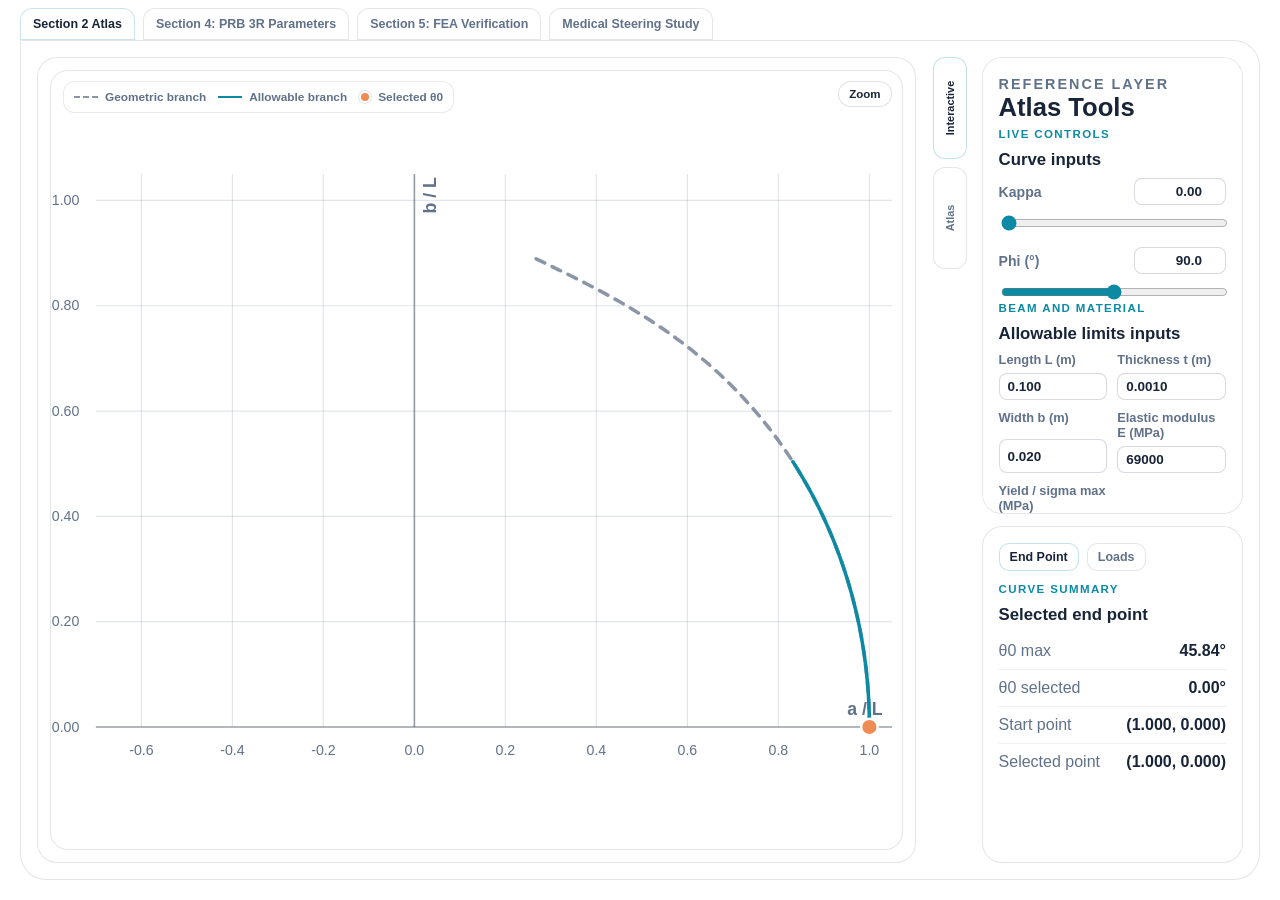
==== webapp/index.html @ b651cd62 "Use mm amplitude for medical sinusoid" ====
<!DOCTYPE html>
<html lang="en">
<head>
  <meta charset="UTF-8" />
  <meta name="viewport" content="width=device-width, initial-scale=1.0" />
  <title>Compliant Design Workspace</title>
  <link rel="stylesheet" href="./styles.css?v=20260501k" />
</head>
<body>
  <div class="app-shell">
    <header class="app-header">
      <div class="tab-bar" role="tablist" aria-label="Project screens">
        <button class="tab-button active" id="tab-atlas" type="button" role="tab" aria-selected="true" aria-controls="panel-atlas" data-tab-target="atlas">
          Section 2 Atlas
        </button>
        <button class="tab-button" id="tab-prb" type="button" role="tab" aria-selected="false" aria-controls="panel-prb" data-tab-target="prb">
          Section 4: PRB 3R Parameters
        </button>
        <button class="tab-button" id="tab-mechanism" type="button" role="tab" aria-selected="false" aria-controls="panel-mechanism" data-tab-target="mechanism">
          Section 5: FEA Verification
        </button>
        <button class="tab-button" id="tab-materials" type="button" role="tab" aria-selected="false" aria-controls="panel-materials" data-tab-target="materials">
          Medical Steering Study
        </button>
      </div>
    </header>

    <main class="screen-stack">
      <section class="screen-panel active" id="panel-atlas" role="tabpanel" aria-labelledby="tab-atlas" data-tab-panel="atlas">
        <div class="atlas-workspace">
          <article class="content-card atlas-plot-card">
            <div class="atlas-view-panel active" id="atlasInteractiveView" data-atlas-view="interactive">
              <div class="atlas-svg-wrap">
                <div class="atlas-legend" aria-label="Atlas plot legend">
                  <div class="atlas-legend-item">
                    <span class="legend-swatch legend-dashed"></span>
                    <span>Geometric branch</span>
                  </div>
                  <div class="atlas-legend-item">
                    <span class="legend-swatch legend-solid"></span>
                    <span>Allowable branch</span>
                  </div>
                  <div class="atlas-legend-item">
                    <span class="legend-swatch legend-point"></span>
                    <span>Selected θ0</span>
                  </div>
                </div>
                <svg id="atlasPlot" class="atlas-plot" viewBox="0 0 720 520" role="img" aria-label="Section 2 interactive atlas plot">
                  <rect x="0" y="0" width="720" height="520" fill="transparent"></rect>
                  <g id="atlasGrid"></g>
                  <g id="atlasAxes"></g>
                  <path id="atlasFullCurve" class="atlas-curve atlas-curve-full" d=""></path>
                  <path id="atlasAllowableCurve" class="atlas-curve atlas-curve-allowable" d=""></path>
                  <circle id="atlasSelectedPoint" class="atlas-marker atlas-selected-point" r="7"></circle>
                </svg>
              </div>
            </div>

            <div class="atlas-view-panel" id="atlasReportView" data-atlas-view="report">
              <div class="atlas-report-grid" id="atlasReportGrid"></div>
            </div>
          </article>

          <div class="atlas-side">
            <div class="atlas-side-shell">
              <div class="atlas-mode-rail" role="tablist" aria-label="Atlas view mode">
                <button class="atlas-mode-tab active" type="button" role="tab" aria-selected="true" data-atlas-mode="interactive">
                  <span>Interactive</span>
                </button>
                <button class="atlas-mode-tab" type="button" role="tab" aria-selected="false" data-atlas-mode="report">
                  <span>Atlas</span>
                </button>
              </div>

              <div class="atlas-mode-panels">
                <div class="atlas-mode-panel active" data-atlas-mode-panel="interactive">
                  <article class="content-card atlas-control-card">
                    <p class="eyebrow atlas-side-eyebrow">Reference layer</p>
                    <h2 class="atlas-side-title">Atlas Tools</h2>

                    <div class="card-kicker">Live controls</div>
                    <h3>Curve inputs</h3>

                    <label class="control-block" for="kappaSlider">
                      <span class="control-label-row">
                        <span>Kappa</span>
                        <input id="kappaInput" class="value-input" type="number" min="0" max="50" step="0.05" value="0.00" />
                      </span>
                      <input id="kappaSlider" type="range" min="0" max="50" step="0.05" value="0" />
                    </label>

                    <label class="control-block" for="phiSlider">
                      <span class="control-label-row">
                        <span>Phi (&deg;)</span>
                        <input id="phiInput" class="value-input" type="number" min="1" max="179" step="1" value="90.0" />
                      </span>
                      <input id="phiSlider" type="range" min="1" max="179" step="1" value="90" />
                    </label>

                    <div class="card-kicker">Beam and material</div>
                    <h3>Allowable limits inputs</h3>

                    <div class="property-grid">
                      <label class="property-field" for="beamLengthInput">
                        <span>Length L (m)</span>
                        <input id="beamLengthInput" class="value-input value-input-wide" type="number" min="0.0001" step="0.001" value="0.100" />
                      </label>

                      <label class="property-field" for="thicknessInput">
                        <span>Thickness t (m)</span>
                        <input id="thicknessInput" class="value-input value-input-wide" type="number" min="0.000001" step="0.0001" value="0.0010" />
                      </label>

                      <label class="property-field" for="beamWidthInput">
                        <span>Width b (m)</span>
                        <input id="beamWidthInput" class="value-input value-input-wide" type="number" min="0.0001" step="0.001" value="0.020" />
                      </label>

                      <label class="property-field" for="youngsModulusInput">
                        <span>Elastic modulus E (MPa)</span>
                        <input id="youngsModulusInput" class="value-input value-input-wide" type="number" min="0.001" step="1" value="69000" />
                      </label>

                      <label class="property-field" for="sigmaMaxInput">
                        <span>Yield / sigma max (MPa)</span>
                        <input id="sigmaMaxInput" class="value-input value-input-wide" type="number" min="0.001" step="1" value="276" />
                      </label>
                    </div>
                  </article>

                  <article class="content-card atlas-summary-card">
                    <div class="atlas-detail-tabs" role="tablist" aria-label="Atlas detail views">
                      <button class="atlas-detail-tab active" type="button" role="tab" aria-selected="true" data-detail-mode="theta">
                        End Point
                      </button>
                      <button class="atlas-detail-tab" type="button" role="tab" aria-selected="false" data-detail-mode="loads">
                        Loads
                      </button>
                    </div>

                    <div class="atlas-detail-panel active" data-detail-panel="theta">
                      <div class="card-kicker">Curve summary</div>
                      <h3>Selected end point</h3>
                      <dl class="summary-list">
                        <div class="summary-row">
                          <dt>θ0 max</dt>
                          <dd id="thetaMaxRad">0.00&deg;</dd>
                        </div>
                        <div class="summary-row">
                          <dt>θ0 selected</dt>
                          <dd id="thetaSelectedDeg">0.00&deg;</dd>
                        </div>
                        <div class="summary-row">
                          <dt>Start point</dt>
                          <dd id="startPoint">(1.000, 0.000)</dd>
                        </div>
                        <div class="summary-row">
                          <dt>Selected point</dt>
                          <dd id="endPoint">(1.000, 0.000)</dd>
                        </div>
                      </dl>
                    </div>

                    <div class="atlas-detail-panel" data-detail-panel="loads">
                      <div class="card-kicker">Allowable branch</div>
                      <h3>Required loads</h3>

                      <label class="control-block" for="thetaAllowableSlider">
                        <span class="control-label-row">
                          <span>θ0 (&deg;)</span>
                          <input id="thetaAllowableInput" class="value-input" type="number" min="0" max="45.0" step="0.1" value="0.0" />
                        </span>
                        <input id="thetaAllowableSlider" type="range" min="0" max="45.0" step="0.1" value="0.0" />
                      </label>

                      <dl class="summary-list">
                        <div class="summary-row">
                          <dt>force</dt>
                          <dd id="allowableForce">0.000 N</dd>
                        </div>
                        <div class="summary-row">
                          <dt>moment</dt>
                          <dd id="allowableMoment">0.000 N*m</dd>
                        </div>
                        <div class="summary-row">
                          <dt>a/L</dt>
                          <dd id="allowableAOverL">1.000</dd>
                        </div>
                        <div class="summary-row">
                          <dt>b/L</dt>
                          <dd id="allowableBOverL">0.000</dd>
                        </div>
                      </dl>
                    </div>
                  </article>

                </div>

                <div class="atlas-mode-panel" data-atlas-mode-panel="report">
                  <article class="content-card atlas-control-card">
                    <p class="eyebrow atlas-side-eyebrow">Reference layer</p>
                    <h2 class="atlas-side-title">Report Atlas</h2>
                    <h3>Panel set</h3>
                    <dl class="summary-list">
                      <div class="summary-row">
                        <dt>Load ratios</dt>
                        <dd>0, 0.1, 1, 1.5, 2, 2.5, 5, 50</dd>
                      </div>
                      <div class="summary-row">
                        <dt>Force angles</dt>
                        <dd>9&deg; to 171&deg;</dd>
                      </div>
                    </dl>
                  </article>
                </div>
              </div>
            </div>
          </div>
        </div>
      </section>

      <section class="screen-panel" id="panel-prb" role="tabpanel" aria-labelledby="tab-prb" data-tab-panel="prb">
        <div class="prb-workspace">
          <article class="content-card prb-plot-card">
            <div id="prbLegend" class="prb-legend" aria-label="Section 4 plot legend"></div>

            <div class="prb-svg-wrap">
              <svg id="prbPlot" class="prb-plot" viewBox="0 0 860 520" role="img" aria-label="Section 4 PRB workflow plot">
                <rect x="0" y="0" width="860" height="520" fill="transparent"></rect>
                <g id="prbGrid"></g>
                <g id="prbAxes"></g>
                <g id="prbSeries"></g>
                <g id="prbAnnotations"></g>
              </svg>
            </div>
          </article>

          <div class="prb-side">
            <article class="content-card prb-control-card">
              <p class="eyebrow atlas-side-eyebrow">Approximation layer</p>
              <h2 class="atlas-side-title">Section 4 PRB Builder</h2>

              <div class="prb-stage-tabs" role="tablist" aria-label="Section 4 stages">
                <button class="prb-stage-tab active" type="button" role="tab" aria-selected="true" data-prb-mode="search">
                  Search
                </button>
                <button class="prb-stage-tab" type="button" role="tab" aria-selected="false" data-prb-mode="moment">
                  Moment
                </button>
                <button class="prb-stage-tab" type="button" role="tab" aria-selected="false" data-prb-mode="force">
                  Force
                </button>
                <button class="prb-stage-tab" type="button" role="tab" aria-selected="false" data-prb-mode="average">
                  Average
                </button>
              </div>

              <div id="prbStageKicker" class="card-kicker">Section400</div>
              <h3 id="prbStageTitle">Characteristic radius search</h3>

              <dl id="prbStageSummary" class="summary-list">
                <div class="summary-row">
                  <dt>Status</dt>
                  <dd>Loading</dd>
                </div>
              </dl>
            </article>

            <article class="content-card status-card prb-output-card">
              <div class="card-kicker">Section 5 feed</div>
              <h3>Computed PRB parameters</h3>
              <dl class="summary-list">
                <div class="summary-row">
                  <dt>gamma set</dt>
                  <dd id="prbFinalGammas">-</dd>
                </div>
                <div class="summary-row">
                  <dt>kbar</dt>
                  <dd id="prbFinalKbar">-</dd>
                </div>
                <div class="summary-row">
                  <dt>kappa grid</dt>
                  <dd id="prbKappaGrid">-</dd>
                </div>
              </dl>

              <div class="prb-output-tabs" role="tablist" aria-label="Section 5 preview figures">
                <button class="prb-output-tab active" type="button" data-prb-output-mode="figure12">Figure 12</button>
                <button class="prb-output-tab" type="button" data-prb-output-mode="figure13">Figure 13</button>
              </div>

              <div class="prb-output-meta">
                <div class="mechanism-legend-item">
                  <span class="mechanism-swatch mechanism-swatch-prb"></span>
                  <span>PRB model</span>
                </div>
                <div class="mechanism-legend-item">
                  <span class="mechanism-swatch prb-output-swatch-atlas"></span>
                  <span>Numerical integration</span>
                </div>
              </div>

              <dl id="prbOutputSummary" class="summary-list">
                <div class="summary-row">
                  <dt>Status</dt>
                  <dd>Loading</dd>
                </div>
              </dl>
            </article>
          </div>
        </div>
      </section>

      <section class="screen-panel" id="panel-mechanism" role="tabpanel" aria-labelledby="tab-mechanism" data-tab-panel="mechanism">
        <div class="mechanism-workspace">
          <article class="content-card mechanism-plot-card">
            <div class="mechanism-legend" aria-label="Section 520 legend">
              <div class="mechanism-legend-item">
                <span class="mechanism-swatch mechanism-swatch-fea"></span>
                <span>FEA mechanism</span>
              </div>
              <div class="mechanism-legend-item">
                <span class="mechanism-swatch mechanism-swatch-fea-nodes"></span>
                <span>FEA flex nodes</span>
              </div>
              <div class="mechanism-legend-item">
                <span class="mechanism-swatch mechanism-swatch-prb"></span>
                <span>PRB overlay</span>
              </div>
            </div>

            <div class="mechanism-svg-wrap">
              <svg id="mechanismPlot" class="mechanism-plot" viewBox="0 0 860 520" role="img" aria-label="Section 601 PRB and FEA overlay plot">
                <rect x="0" y="0" width="860" height="520" fill="transparent"></rect>
                <g id="mechanismGrid"></g>
                <g id="mechanismAxes"></g>
                <path id="mechanismFEACrank" class="mechanism-path mechanism-path-fea" d=""></path>
                <path id="mechanismFEACoupler" class="mechanism-path mechanism-path-fea" d=""></path>
                <path id="mechanismFEAFlex" class="mechanism-path mechanism-path-fea" d=""></path>
                <path id="mechanismPRBChain" class="mechanism-chain" d=""></path>
                <path id="mechanismBALink" class="mechanism-link mechanism-link-ba" d=""></path>
                <path id="mechanismAQLink" class="mechanism-link mechanism-link-aq" d=""></path>
                <circle id="mechanismOrigin" class="mechanism-anchor" r="3.8"></circle>
                <circle id="mechanismBAnchor" class="mechanism-anchor" r="3.8"></circle>
                <g id="mechanismFEAFlexNodes"></g>
                <g id="mechanismJointPoints"></g>
                <circle id="mechanismQPoint" class="mechanism-point mechanism-point-q" r="3.8"></circle>
                <circle id="mechanismAPoint" class="mechanism-point mechanism-point-a" r="3.8"></circle>
                <circle id="mechanismCrankPoint" class="mechanism-point mechanism-point-crank" r="3.8"></circle>
              </svg>
            </div>
          </article>

          <div class="mechanism-trend-stack">
            <article class="content-card mechanism-trend-card">
              <div class="card-kicker">Tip comparison</div>
              <div class="mechanism-trend-header">
                <h3 id="mechanismTopTrendTitle">Qy vs crank angle</h3>
                <div class="mechanism-component-tabs" role="tablist" aria-label="Top mechanism trend component">
                  <button id="mechanismTrendModeY" class="mechanism-component-tab active" type="button" data-mechanism-trend-mode="y" aria-selected="true">Qy</button>
                  <button id="mechanismTrendModeX" class="mechanism-component-tab" type="button" data-mechanism-trend-mode="x" aria-selected="false">Qx</button>
                  <button id="mechanismTrendModeM" class="mechanism-component-tab" type="button" data-mechanism-trend-mode="m" aria-selected="false">|Q|</button>
                </div>
              </div>
              <div class="mechanism-trend-readout" id="mechanismTopTrendError">Q error: -</div>
              <div class="mechanism-trend-wrap">
                <svg id="mechanismYTrendPlot" class="mechanism-trend-plot" viewBox="0 0 420 240" role="img" aria-label="Tip deflection component over crank angle for FEA and PRB">
                  <rect x="0" y="0" width="420" height="240" fill="transparent"></rect>
                  <g id="mechanismYTrendGrid"></g>
                  <g id="mechanismYTrendAxes"></g>
                  <path id="mechanismYTrendFEA" class="mechanism-trend-line mechanism-trend-line-fea" d=""></path>
                  <path id="mechanismYTrendPRB" class="mechanism-trend-line mechanism-trend-line-prb" d=""></path>
                  <line id="mechanismYTrendCursor" class="mechanism-trend-cursor" x1="0" y1="0" x2="0" y2="0"></line>
                  <circle id="mechanismYTrendPointFEA" class="mechanism-trend-point mechanism-trend-point-fea" r="3.5"></circle>
                  <circle id="mechanismYTrendPointPRB" class="mechanism-trend-point mechanism-trend-point-prb" r="3.5"></circle>
                </svg>
              </div>
            </article>

            <article class="content-card mechanism-trend-card">
              <div class="card-kicker">Tip comparison</div>
              <h3>θ0 vs crank angle</h3>
              <div class="mechanism-trend-wrap">
                <svg id="mechanismXTrendPlot" class="mechanism-trend-plot" viewBox="0 0 420 240" role="img" aria-label="Tip angle θ0 over crank angle for FEA and PRB">
                  <rect x="0" y="0" width="420" height="240" fill="transparent"></rect>
                  <g id="mechanismXTrendGrid"></g>
                  <g id="mechanismXTrendAxes"></g>
                  <path id="mechanismXTrendFEA" class="mechanism-trend-line mechanism-trend-line-fea" d=""></path>
                  <path id="mechanismXTrendPRB" class="mechanism-trend-line mechanism-trend-line-prb" d=""></path>
                  <line id="mechanismXTrendCursor" class="mechanism-trend-cursor" x1="0" y1="0" x2="0" y2="0"></line>
                  <circle id="mechanismXTrendPointFEA" class="mechanism-trend-point mechanism-trend-point-fea" r="3.5"></circle>
                  <circle id="mechanismXTrendPointPRB" class="mechanism-trend-point mechanism-trend-point-prb" r="3.5"></circle>
                </svg>
              </div>
            </article>
          </div>

          <article class="content-card mechanism-control-card">
            <p class="eyebrow atlas-side-eyebrow">Approximation layer</p>
            <h2 class="atlas-side-title">Mechanism Tools</h2>
            <h3>Interactive PRB and FEA comparison</h3>

            <div class="card-kicker">Stiffness source</div>
            <div class="source-toggle-row" role="group" aria-label="Section 5 stiffness source">
              <button class="source-toggle-button active" type="button" data-mechanism-kbar-source="computed">
                Computed
              </button>
              <button class="source-toggle-button" type="button" data-mechanism-kbar-source="report">
                Report
              </button>
            </div>

            <label class="control-block" for="mechanismAngleSlider">
              <span class="control-label-row">
                <span>Crank angle (&deg;)</span>
                <input id="mechanismAngleInput" class="value-input" type="number" min="0" max="360" step="0.5" value="0.0" />
              </span>
              <input id="mechanismAngleSlider" type="range" min="0" max="360" step="0.5" value="0.0" />
            </label>

            <div class="mechanism-visibility-row">
              <label class="mechanism-toggle">
                <input id="mechanismShowFEA" type="checkbox" checked />
                <span>Show FEA</span>
              </label>
              <label class="mechanism-toggle">
                <input id="mechanismShowPRB" type="checkbox" checked />
                <span>Show PRB</span>
              </label>
              <button id="mechanismAnimateButton" class="mechanism-animate-button" type="button">Animate</button>
            </div>

            <dl class="summary-list mechanism-summary-list">
              <div class="summary-row">
                <dt>gammas</dt>
                <dd id="mechanismGammas">-</dd>
              </div>
              <div class="summary-row">
                <dt>kbar</dt>
                <dd id="mechanismKbar">-</dd>
              </div>
              <div class="summary-row">
                <dt>θ1 / θ2 / θ3</dt>
                <dd id="mechanismThetas">-</dd>
              </div>
              <div class="summary-row">
                <dt>FEA / PRB tip slope</dt>
                <dd id="mechanismTipSlope">-</dd>
              </div>
              <div class="summary-row">
                <dt>FEA Q / PRB Q</dt>
                <dd id="mechanismQValue">-</dd>
              </div>
              <div class="summary-row">
                <dt>FEA A / PRB A</dt>
                <dd id="mechanismAValue">-</dd>
              </div>
              <div class="summary-row">
                <dt>A error / Q error [%]</dt>
                <dd id="mechanismErrors">-</dd>
              </div>
              <div class="summary-row">
                <dt>Fx / Fy / M</dt>
                <dd id="mechanismLoadValue">-</dd>
              </div>
            </dl>
          </article>
        </div>
      </section>

      <section class="screen-panel" id="panel-materials" role="tabpanel" aria-labelledby="tab-materials" data-tab-panel="materials">
        <div class="materials-workspace">
          <div class="materials-main">
            <article class="content-card materials-plot-card">
              <div class="materials-legend">
                <div class="mechanism-legend-item">
                  <span class="mechanism-swatch mechanism-swatch-fea"></span>
                  <span>Undeformed beam</span>
                </div>
                <div class="mechanism-legend-item">
                  <span class="mechanism-swatch materials-swatch-path"></span>
                  <span>Target path</span>
                </div>
                <div class="mechanism-legend-item">
                  <span class="mechanism-swatch materials-swatch-actual"></span>
                  <span>Achieved tip path</span>
                </div>
                <div class="mechanism-legend-item">
                  <span class="mechanism-swatch mechanism-swatch-prb"></span>
                  <span>PRB configuration</span>
                </div>
                <div class="mechanism-legend-item">
                  <span class="mechanism-swatch materials-swatch-tip"></span>
                  <span>Selected tip</span>
                </div>
              </div>

              <div class="materials-svg-wrap">
                <div class="materials-load-labels" aria-label="Medical load labels">
                  <span id="materialsFxBadge" class="materials-load-badge materials-load-badge-fx" title="Fx unavailable">Fx</span>
                  <span id="materialsFyBadge" class="materials-load-badge materials-load-badge-fy" title="Fy unavailable">Fy</span>
                  <span id="materialsMomentBadge" class="materials-load-badge materials-load-badge-m" title="M unavailable">M</span>
                </div>
                <svg id="materialsPlot" class="materials-plot" viewBox="0 0 860 520" role="img" aria-label="PRB intubation motion plot">
                  <rect x="0" y="0" width="860" height="520" fill="transparent"></rect>
                  <g id="materialsGrid"></g>
                  <g id="materialsAxes"></g>
                  <g id="materialsStatic"></g>
                  <g id="materialsDynamic"></g>
                </svg>
              </div>
            </article>

            <div class="materials-trend-stack">
              <article class="content-card materials-trend-card">
                <div class="materials-trend-wrap">
                  <svg id="materialsYTrendPlot" class="materials-trend-plot" viewBox="0 0 420 180" role="img" aria-label="Medical y deflection over time">
                    <rect x="0" y="0" width="420" height="180" fill="transparent"></rect>
                    <g id="materialsYTrendGrid"></g>
                    <g id="materialsYTrendAxes"></g>
                    <path id="materialsYTrendTarget" class="materials-trend-line materials-trend-line-target" d=""></path>
                    <path id="materialsYTrendActual" class="materials-trend-line materials-trend-line-actual" d=""></path>
                    <line id="materialsYTrendCursor" class="materials-trend-cursor" x1="0" y1="0" x2="0" y2="0"></line>
                    <circle id="materialsYTrendPointTarget" class="materials-trend-point materials-trend-point-target" r="3.2"></circle>
                    <circle id="materialsYTrendPointActual" class="materials-trend-point materials-trend-point-actual" r="3.2"></circle>
                  </svg>
                </div>
              </article>

              <article class="content-card materials-trend-card">
                <div class="materials-trend-wrap">
                  <svg id="materialsThetaTrendPlot" class="materials-trend-plot" viewBox="0 0 420 180" role="img" aria-label="Medical θ0 over time">
                    <rect x="0" y="0" width="420" height="180" fill="transparent"></rect>
                    <g id="materialsThetaTrendGrid"></g>
                    <g id="materialsThetaTrendAxes"></g>
                    <path id="materialsThetaTrendTarget" class="materials-trend-line materials-trend-line-target" d=""></path>
                    <path id="materialsThetaTrendActual" class="materials-trend-line materials-trend-line-actual" d=""></path>
                    <line id="materialsThetaTrendCursor" class="materials-trend-cursor" x1="0" y1="0" x2="0" y2="0"></line>
                    <circle id="materialsThetaTrendPointTarget" class="materials-trend-point materials-trend-point-target" r="3.2"></circle>
                    <circle id="materialsThetaTrendPointActual" class="materials-trend-point materials-trend-point-actual" r="3.2"></circle>
                  </svg>
                </div>
              </article>

              <article class="content-card materials-trend-card">
                <div class="materials-trend-wrap">
                  <div class="materials-trend-readout" id="materialsMomentValue">M_net = 0.00000 N·m</div>
                  <svg id="materialsMomentTrendPlot" class="materials-trend-plot" viewBox="0 0 420 180" role="img" aria-label="Medical moment over time">
                    <rect x="0" y="0" width="420" height="180" fill="transparent"></rect>
                    <g id="materialsMomentTrendGrid"></g>
                    <g id="materialsMomentTrendAxes"></g>
                    <path id="materialsMomentTrendLine" class="materials-trend-line materials-trend-line-demand" d=""></path>
                    <line id="materialsMomentTrendCursor" class="materials-trend-cursor" x1="0" y1="0" x2="0" y2="0"></line>
                    <circle id="materialsMomentTrendPoint" class="materials-trend-point materials-trend-point-demand" r="3.2"></circle>
                  </svg>
                </div>
              </article>

            </div>
          </div>

          <div class="materials-side">
            <article class="content-card materials-summary-card">
              <div class="card-kicker">Medical experiments</div>
              <p class="eyebrow atlas-side-eyebrow">Medical path study</p>
              <h2 class="atlas-side-title">Medical Steering Study</h2>
              <h3 id="materialsExperimentTitle">Sinusoidal tip motion</h3>

              <div class="card-kicker">Stiffness source</div>
              <div class="source-toggle-row" role="group" aria-label="Medical stiffness source">
                <button class="source-toggle-button active" type="button" data-materials-kbar-source="computed">
                  Computed
                </button>
                <button class="source-toggle-button" type="button" data-materials-kbar-source="report">
                  Report
                </button>
              </div>

              <div class="card-kicker">Material presets</div>
              <div class="materials-mode-tabs" role="group" aria-label="Medical material presets">
                <button class="materials-mode-tab" id="materialsPresetPebax" type="button" data-material-preset="pebax">
                  PEBAX
                </button>
                <button class="materials-mode-tab" id="materialsPresetTPU" type="button" data-material-preset="medical_grade_tpu">
                  Med. TPU
                </button>
              </div>
              <p id="materialsPresetNote" class="materials-preset-note">
                No preset active.
              </p>

              <div class="card-kicker">Beam and material</div>
              <h3>Inputs for later load solving</h3>
              <div class="property-grid materials-property-grid">
                <label class="property-field" for="materialsMotionTimeInput">
                  <span>Time span (s)</span>
                  <input id="materialsMotionTimeInput" class="value-input value-input-wide" type="number" min="0.1" step="0.5" value="8.0" />
                </label>
                <label class="property-field" for="materialsAmplitudeInput">
                  <span>Sine amplitude (mm)</span>
                  <input id="materialsAmplitudeInput" class="value-input value-input-wide" type="number" min="0.001" step="0.1" value="10.0" />
                </label>
                <label class="property-field" for="materialsLengthInput">
                  <span>Length L (m)</span>
                  <input id="materialsLengthInput" class="value-input value-input-wide" type="number" min="0.0001" step="0.001" value="0.100" />
                </label>
                <label class="property-field" for="materialsThicknessInput">
                  <span>Thickness t (m)</span>
                  <input id="materialsThicknessInput" class="value-input value-input-wide" type="number" min="0.000001" step="0.0001" value="0.0010" />
                </label>
                <label class="property-field" for="materialsWidthInput">
                  <span>Width b (m)</span>
                  <input id="materialsWidthInput" class="value-input value-input-wide" type="number" min="0.0001" step="0.001" value="0.020" />
                </label>
                <label class="property-field" for="materialsYoungsModulusInput">
                  <span>Elastic modulus E (MPa)</span>
                  <input id="materialsYoungsModulusInput" class="value-input value-input-wide" type="number" min="0.001" step="1" value="69000" />
                </label>
                <label class="property-field" for="materialsYieldStrengthInput">
                  <span>Yield strength (MPa)</span>
                  <input id="materialsYieldStrengthInput" class="value-input value-input-wide" type="number" min="0.001" step="1" value="276" />
                </label>
              </div>

              <div class="control-block">
                <span class="control-label-row">
                  <span id="materialsSliderLabel">time</span>
                  <span id="materialsFrameValue">Loading</span>
                </span>
                <input id="materialsFrameSlider" type="range" min="0" max="80" step="1" value="0" />
              </div>

              <div class="mechanism-visibility-row">
                <button id="materialsAnimateButton" class="mechanism-animate-button" type="button">Animate</button>
              </div>

              <dl class="summary-list">
                <div class="summary-row">
                  <dt>gammas</dt>
                  <dd id="materialsGammas">Loading</dd>
                </div>
                <div class="summary-row">
                  <dt>kbar</dt>
                  <dd id="materialsKbar">Loading</dd>
                </div>
                <div class="summary-row">
                  <dt>x actual / y target</dt>
                  <dd id="materialsTargetXY">-</dd>
                </div>
                <div class="summary-row">
                  <dt>θ0 desired / actual</dt>
                  <dd id="materialsThetaTip">-</dd>
                </div>
                <div class="summary-row">
                  <dt>θ1 / θ2 / θ3</dt>
                  <dd id="materialsThetas">-</dd>
                </div>
                <div class="summary-row">
                  <dt>τ1 / τ2 / τ3</dt>
                  <dd id="materialsTau">-</dd>
                </div>
                <div class="summary-row">
                  <dt>|F_tip| / |M_tip|</dt>
                  <dd id="materialsForceMoment">-</dd>
                </div>
              </dl>
            </article>
          </div>
        </div>
      </section>
    </main>
  </div>

  <script src="./py_backend.js?v=20260501k"></script>
  <script src="./app.js?v=20260501k"></script>
</body>
</html>
---- webapp/styles.css ----
:root {
  --bg: #ffffff;
  --surface: #ffffff;
  --surface-soft: #ffffff;
  --ink: #182437;
  --muted: #60718a;
  --line: rgba(34, 52, 78, 0.12);
  --accent: #0c8aa4;
  --accent-soft: rgba(12, 138, 164, 0.1);
  --warm: #ef8c54;
  --shadow: 0 18px 48px rgba(24, 36, 55, 0.1);
}

* {
  box-sizing: border-box;
}

html,
body {
  height: 100%;
}

body {
  margin: 0;
  font-family: "Trebuchet MS", "Segoe UI", sans-serif;
  color: var(--ink);
  overflow: hidden;
  background: #ffffff;
}

.app-shell {
  height: 100vh;
  display: grid;
  grid-template-rows: auto minmax(0, 1fr);
}

.app-header {
  padding: 8px 20px 0;
}

.eyebrow {
  margin: 0 0 5px;
  color: var(--accent);
  font-size: 0.72rem;
  font-weight: 800;
  letter-spacing: 0.14em;
  text-transform: uppercase;
}

.tab-bar {
  display: flex;
  gap: 8px;
  overflow-x: auto;
  padding-bottom: 0;
}

.tab-button {
  border: 1px solid var(--line);
  background: #ffffff;
  color: var(--muted);
  border-radius: 12px 12px 0 0;
  padding: 8px 12px;
  font: inherit;
  font-size: 0.78rem;
  font-weight: 800;
  cursor: pointer;
  transition: background 140ms ease, color 140ms ease, border-color 140ms ease;
  white-space: nowrap;
}

.tab-button:hover {
  color: var(--ink);
}

.tab-button.active {
  background: var(--surface);
  color: var(--ink);
  border-color: rgba(12, 138, 164, 0.22);
}

.screen-stack {
  min-height: 0;
  padding: 0 20px 20px;
}

.screen-panel {
  display: none;
  height: 100%;
  padding: 16px;
  border-radius: 0 26px 26px 26px;
  border: 1px solid var(--line);
  background: #ffffff;
  box-shadow: none;
  overflow: hidden;
}

.screen-panel.active {
  display: flex;
  flex-direction: column;
}

.panel-hero {
  max-width: 820px;
  margin-bottom: 14px;
  flex: 0 0 auto;
}

.panel-hero h2 {
  margin: 0 0 8px;
  font-size: clamp(1.55rem, 3vw, 2.4rem);
  line-height: 1;
}

.lead {
  margin: 0;
  color: var(--muted);
  font-size: 0.92rem;
  line-height: 1.45;
}

.content-grid {
  display: grid;
  grid-template-columns: 1.3fr 1fr 1fr;
  gap: 14px;
  flex: 1;
  min-height: 0;
}

.atlas-workspace {
  display: grid;
  grid-template-columns: minmax(0, 1.95fr) minmax(280px, 0.7fr);
  gap: 12px;
  align-items: stretch;
  flex: 1;
  min-height: 0;
}

.mechanism-workspace {
  display: grid;
  grid-template-columns: minmax(0, 1.88fr) minmax(250px, 0.82fr) minmax(300px, 0.68fr);
  gap: 12px;
  flex: 1;
  min-height: 0;
}

.mechanism-trend-stack {
  display: grid;
  grid-template-rows: minmax(0, 1fr) minmax(0, 1fr);
  gap: 12px;
  min-height: 0;
}

.prb-workspace {
  display: grid;
  grid-template-columns: minmax(0, 1.95fr) minmax(320px, 0.78fr);
  gap: 12px;
  flex: 1;
  min-height: 0;
}

.materials-workspace {
  display: grid;
  grid-template-columns: minmax(0, 2.25fr) minmax(290px, 0.62fr);
  gap: 12px;
  flex: 1;
  min-height: 0;
}

.materials-main {
  display: grid;
  grid-template-rows: minmax(0, 1.48fr) minmax(0, 0.52fr);
  gap: 12px;
  min-height: 0;
}

.materials-side {
  display: grid;
  grid-template-rows: minmax(0, 1fr);
  gap: 12px;
  min-height: 0;
}

.prb-side {
  display: grid;
  grid-template-rows: minmax(0, 1fr) minmax(0, 1fr);
  gap: 12px;
  min-height: 0;
}

.atlas-side {
  min-height: 0;
}

.atlas-side-shell {
  display: grid;
  grid-template-columns: 44px minmax(0, 1fr);
  gap: 10px;
  height: 100%;
  min-height: 0;
}

.atlas-mode-rail {
  display: flex;
  flex-direction: column;
  gap: 8px;
  align-items: center;
  justify-content: flex-start;
}

.atlas-mode-tab {
  border: 1px solid var(--line);
  background: #ffffff;
  color: var(--muted);
  border-radius: 12px;
  width: 34px;
  height: 102px;
  padding: 0;
  font: inherit;
  font-size: 0.68rem;
  font-weight: 800;
  cursor: pointer;
  position: relative;
  overflow: hidden;
}

.atlas-mode-tab span {
  position: absolute;
  left: 50%;
  top: 50%;
  display: block;
  transform: translate(-50%, -50%) rotate(-90deg);
  white-space: nowrap;
  line-height: 1;
}

.atlas-mode-tab.active {
  background: var(--surface);
  color: var(--ink);
  border-color: rgba(12, 138, 164, 0.25);
}

.atlas-mode-panels {
  min-height: 0;
  height: 100%;
  overflow: hidden;
}

.atlas-mode-panel {
  display: none;
  height: 100%;
}

.atlas-mode-panel.active {
  display: grid;
  gap: 12px;
  min-height: 0;
  grid-template-rows: minmax(0, 1.15fr) minmax(0, 0.85fr);
}

.atlas-mode-panel[data-atlas-mode-panel="report"].active {
  grid-template-rows: minmax(0, 1fr);
}

.material-grid {
  grid-template-columns: repeat(3, 1fr);
}

.content-card {
  padding: 16px;
  border-radius: 20px;
  border: 1px solid var(--line);
  background: #ffffff;
  min-height: 0;
}

.feature-card {
  background: #ffffff;
}

.status-card {
  background: #ffffff;
}

.atlas-plot-card {
  padding: 12px;
  display: flex;
  flex-direction: column;
  min-height: 0;
}

.prb-plot-card {
  padding: 12px;
  display: flex;
  flex-direction: column;
  min-height: 0;
}

.materials-plot-card {
  padding: 10px;
  display: flex;
  flex-direction: column;
  min-height: 0;
}

.materials-trend-stack {
  display: grid;
  grid-template-columns: repeat(3, minmax(0, 1fr));
  gap: 12px;
  min-height: 0;
}

.materials-trend-card {
  display: flex;
  flex-direction: column;
  gap: 0;
  min-height: 0;
  padding: 10px;
}

.materials-trend-wrap {
  position: relative;
  width: 100%;
  flex: 1;
  min-height: 0;
  border-radius: 18px;
  border: 1px solid var(--line);
  background: #ffffff;
  overflow: hidden;
}

.materials-trend-readout {
  position: absolute;
  top: 10px;
  right: 12px;
  z-index: 2;
  padding: 5px 9px;
  border-radius: 999px;
  border: 1px solid rgba(67, 83, 110, 0.18);
  background: #ffffff;
  color: var(--ink);
  font-size: 11px;
  font-weight: 700;
  letter-spacing: 0.02em;
  pointer-events: none;
}

.materials-trend-plot {
  width: 100%;
  height: 100%;
  display: block;
}

.materials-trend-placeholder {
  fill: rgba(67, 83, 110, 0.82);
  font-size: 14px;
  font-weight: 700;
}

.atlas-svg-wrap {
  width: 100%;
  flex: 1;
  min-height: 0;
  border-radius: 18px;
  border: 1px solid var(--line);
  background: #ffffff;
  overflow: hidden;
  position: relative;
}

.atlas-view-panel {
  display: none;
  flex: 1;
  min-height: 0;
}

.atlas-view-panel.active {
  display: flex;
  flex-direction: column;
}

.prb-svg-wrap {
  width: 100%;
  flex: 1;
  min-height: 0;
  border-radius: 18px;
  border: 1px solid var(--line);
  background: #ffffff;
  overflow: hidden;
}

.prb-plot {
  width: 100%;
  height: 100%;
  display: block;
}

.materials-legend {
  display: flex;
  gap: 12px;
  align-items: center;
  flex-wrap: wrap;
  min-height: 24px;
  margin-bottom: 10px;
}

.materials-svg-wrap {
  width: 100%;
  flex: 1;
  min-height: 0;
  border-radius: 18px;
  border: 1px solid var(--line);
  background: #ffffff;
  overflow: hidden;
  position: relative;
}

.materials-load-labels {
  position: absolute;
  top: 10px;
  left: 12px;
  z-index: 3;
  display: flex;
  gap: 8px;
  align-items: center;
  flex-wrap: wrap;
}

.materials-load-badge {
  display: inline-flex;
  align-items: center;
  justify-content: center;
  min-width: 34px;
  padding: 5px 10px;
  border-radius: 999px;
  border: 1px solid rgba(34, 52, 78, 0.14);
  background: #ffffff;
  color: var(--ink);
  font-size: 0.72rem;
  font-weight: 800;
  cursor: help;
}

.materials-load-badge-fx {
  color: #1f5c99;
}

.materials-load-badge-fy {
  color: #2f8f6d;
}

.materials-load-badge-m {
  color: #b15d85;
}

.materials-plot {
  width: 100%;
  height: 100%;
  display: block;
}

.materials-summary-card {
  display: flex;
  flex-direction: column;
  gap: 12px;
  min-height: 0;
  overflow: auto;
}

.materials-summary-card .summary-list {
  margin-top: 0;
}

.materials-property-grid {
  grid-template-columns: repeat(2, minmax(0, 1fr));
}

.materials-swatch-path {
  border-color: var(--warm);
  border-style: dashed;
  border-top-width: 3px;
}

.materials-swatch-actual {
  border-color: rgba(12, 138, 164, 0.42);
  border-top-width: 3px;
}

.materials-swatch-tip {
  width: 11px;
  height: 11px;
  border: 0;
  background: var(--warm);
}

.materials-mode-tabs {
  display: flex;
  gap: 8px;
}

.source-toggle-row {
  display: flex;
  gap: 8px;
  flex-wrap: wrap;
  margin-bottom: 12px;
}

.source-toggle-button {
  border: 1px solid var(--line);
  background: #ffffff;
  color: var(--muted);
  border-radius: 12px;
  padding: 7px 12px;
  font: inherit;
  font-size: 0.74rem;
  font-weight: 800;
  cursor: pointer;
}

.source-toggle-button.active {
  background: #ffffff;
  color: var(--ink);
  border-color: rgba(12, 138, 164, 0.24);
}

.materials-mode-tab {
  border: 1px solid var(--line);
  background: #ffffff;
  color: var(--muted);
  border-radius: 12px;
  padding: 7px 12px;
  font: inherit;
  font-size: 0.74rem;
  font-weight: 700;
  cursor: pointer;
}

.materials-mode-tab.active {
  background: #ffffff;
  color: var(--ink);
  border-color: rgba(12, 138, 164, 0.24);
}

.materials-preset-note {
  margin: -4px 0 2px;
  color: var(--muted);
  font-size: 0.76rem;
  line-height: 1.35;
}

.materials-table-wrap {
  margin-top: 10px;
  overflow: auto;
  border-radius: 14px;
  border: 1px solid rgba(34, 52, 78, 0.1);
  background: #ffffff;
}

.materials-table {
  width: 100%;
  border-collapse: collapse;
  font-size: 0.8rem;
}

.materials-table th,
.materials-table td {
  padding: 8px 10px;
  border-bottom: 1px solid rgba(34, 52, 78, 0.08);
  text-align: right;
}

.materials-table th:first-child,
.materials-table td:first-child {
  text-align: left;
}

.materials-table thead th {
  color: var(--muted);
  font-size: 0.74rem;
  letter-spacing: 0.05em;
  text-transform: uppercase;
  background: #ffffff;
  position: sticky;
  top: 0;
}

.prb-legend {
  display: flex;
  gap: 12px;
  align-items: center;
  flex-wrap: wrap;
  min-height: 24px;
  margin-bottom: 10px;
}

.prb-legend-item {
  display: inline-flex;
  gap: 8px;
  align-items: center;
  color: var(--muted);
  font-size: 0.8rem;
  font-weight: 700;
}

.prb-swatch {
  width: 22px;
  height: 0;
  border-top: 3px solid transparent;
  border-radius: 999px;
}

.atlas-report-grid {
  display: grid;
  grid-template-columns: repeat(4, minmax(0, 1fr));
  gap: 8px;
  height: 100%;
  min-height: 0;
}

.report-panel {
  border: 1px solid rgba(34, 52, 78, 0.12);
  border-radius: 14px;
  background: #ffffff;
  padding: 6px;
  display: flex;
  flex-direction: column;
  min-height: 0;
}

.report-panel-title {
  margin: 0 0 4px;
  font-size: 0.72rem;
  font-weight: 800;
  color: var(--muted);
  text-transform: uppercase;
  letter-spacing: 0.08em;
}

.report-panel-svg {
  width: 100%;
  flex: 1;
  min-height: 0;
  display: block;
}

.report-grid-line {
  stroke: rgba(96, 113, 138, 0.14);
  stroke-width: 1;
}

.report-axis-line {
  stroke: rgba(24, 36, 55, 0.26);
  stroke-width: 1.2;
}

.report-axis-label,
.report-tick-label {
  fill: var(--muted);
}

.report-axis-label {
  font-size: 10px;
  font-weight: 700;
}

.report-tick-label {
  font-size: 8px;
}

.report-curve {
  fill: none;
  stroke-width: 1.3;
  stroke-linecap: round;
  stroke-linejoin: round;
}

.atlas-plot {
  width: 100%;
  height: 100%;
  display: block;
}

.atlas-legend {
  position: absolute;
  top: 10px;
  left: 12px;
  z-index: 2;
  display: flex;
  gap: 12px;
  align-items: center;
  flex-wrap: wrap;
  padding: 8px 10px;
  border-radius: 12px;
  background: #ffffff;
  border: 1px solid rgba(34, 52, 78, 0.1);
}

.atlas-legend-item {
  display: inline-flex;
  align-items: center;
  gap: 7px;
  color: var(--muted);
  font-size: 0.74rem;
  font-weight: 700;
}

.legend-swatch {
  display: inline-block;
  width: 24px;
  height: 0;
  border-top: 2px solid currentColor;
}

.legend-dashed {
  color: #8a96a7;
  border-top-style: dashed;
}

.legend-solid {
  color: var(--accent);
}

.legend-point {
  width: 12px;
  height: 12px;
  border-top: 0;
  border-radius: 999px;
  background: var(--warm);
  border: 2px solid #ffffff;
  box-shadow: 0 0 0 1px rgba(34, 52, 78, 0.12);
}

.atlas-grid-line {
  stroke: rgba(96, 113, 138, 0.18);
  stroke-width: 1;
}

.atlas-axis-line {
  stroke: rgba(24, 36, 55, 0.38);
  stroke-width: 1.4;
}

.atlas-axis-label {
  fill: var(--muted);
  font-size: 15px;
  font-weight: 700;
}

.atlas-tick-label {
  fill: var(--muted);
  font-size: 12px;
}

.atlas-curve {
  fill: none;
  stroke-width: 3;
  stroke-linecap: round;
  stroke-linejoin: round;
}

.atlas-curve-full {
  stroke: #8a96a7;
  stroke-dasharray: 8 7;
}

.atlas-curve-allowable {
  stroke: var(--accent);
}

.atlas-marker {
  stroke: #ffffff;
  stroke-width: 2;
}

.atlas-selected-point {
  fill: var(--warm);
}

.atlas-control-card,
.atlas-summary-card {
  padding-top: 16px;
  overflow: auto;
}

.atlas-side-eyebrow {
  margin-bottom: 4px;
}

.atlas-side-title {
  margin: 0 0 8px;
  font-size: clamp(1.3rem, 2vw, 1.8rem);
  line-height: 1;
}

.atlas-side-lead {
  margin: 0 0 14px;
  color: var(--muted);
  font-size: 0.86rem;
  line-height: 1.4;
}

.atlas-detail-tabs {
  display: flex;
  gap: 8px;
  margin-bottom: 12px;
}

.atlas-detail-tab {
  border: 1px solid var(--line);
  background: #ffffff;
  color: var(--muted);
  border-radius: 10px;
  padding: 6px 10px;
  font: inherit;
  font-size: 0.78rem;
  font-weight: 800;
  cursor: pointer;
}

.atlas-detail-tab.active {
  background: var(--surface);
  color: var(--ink);
  border-color: rgba(12, 138, 164, 0.24);
}

.atlas-detail-panel {
  display: none;
}

.atlas-detail-panel.active {
  display: block;
}

.control-block {
  display: grid;
  gap: 8px;
}

.control-block + .control-block {
  margin-top: 14px;
}

.control-label-row {
  display: flex;
  justify-content: space-between;
  gap: 10px;
  align-items: center;
  color: var(--muted);
  font-size: 0.88rem;
  font-weight: 700;
  flex-wrap: wrap;
}

.control-block input[type="range"] {
  width: 100%;
  accent-color: var(--accent);
}

.property-grid {
  display: grid;
  grid-template-columns: 1fr 1fr;
  gap: 10px;
  margin-top: 6px;
}

.property-field {
  display: grid;
  gap: 6px;
  color: var(--muted);
  font-size: 0.8rem;
  font-weight: 700;
}

.value-input {
  width: 92px;
  padding: 5px 8px;
  border: 1px solid rgba(34, 52, 78, 0.18);
  border-radius: 8px;
  background: #ffffff;
  color: var(--ink);
  font: inherit;
  font-size: 0.84rem;
  font-weight: 700;
  text-align: right;
}

.value-input-wide {
  width: 100%;
  text-align: left;
}

.value-input:focus {
  outline: 2px solid rgba(12, 138, 164, 0.2);
  border-color: rgba(12, 138, 164, 0.45);
}

.summary-list {
  margin: 0;
}

.summary-row {
  display: grid;
  grid-template-columns: 1fr auto;
  gap: 12px;
  padding: 9px 0;
  border-bottom: 1px solid rgba(34, 52, 78, 0.08);
}

.summary-row:last-child {
  border-bottom: 0;
}

.summary-row dt {
  color: var(--muted);
}

.summary-row dd {
  margin: 0;
  font-weight: 700;
  text-align: right;
}

.card-kicker {
  margin-bottom: 10px;
  color: var(--accent);
  font-size: 0.72rem;
  font-weight: 800;
  letter-spacing: 0.12em;
  text-transform: uppercase;
}

.content-card h3 {
  margin: 0 0 8px;
  font-size: 1.05rem;
}

.content-card p,
.clean-list {
  margin: 0;
  color: var(--muted);
  font-size: 0.9rem;
  line-height: 1.45;
}

.clean-list {
  padding-left: 16px;
}

.prb-control-card,
.prb-output-card {
  min-height: 0;
  overflow: auto;
}

.prb-output-card {
  display: flex;
  flex-direction: column;
  gap: 12px;
}

.prb-stage-tabs {
  display: flex;
  gap: 8px;
  flex-wrap: wrap;
  margin: 16px 0 12px;
}

.prb-stage-tab {
  border: 1px solid var(--line);
  background: #ffffff;
  color: var(--muted);
  border-radius: 999px;
  padding: 7px 12px;
  font: inherit;
  font-size: 0.75rem;
  font-weight: 800;
  cursor: pointer;
}

.prb-stage-tab.active {
  background: var(--surface);
  color: var(--ink);
  border-color: rgba(12, 138, 164, 0.25);
}

.prb-output-tabs {
  display: flex;
  gap: 8px;
  flex-wrap: wrap;
}

.prb-output-tab {
  border: 1px solid var(--line);
  background: #ffffff;
  color: var(--muted);
  border-radius: 999px;
  padding: 6px 12px;
  font: inherit;
  font-size: 0.74rem;
  font-weight: 800;
  cursor: pointer;
}

.prb-output-tab.active {
  background: var(--surface);
  color: var(--ink);
  border-color: rgba(12, 138, 164, 0.25);
}

.prb-output-meta {
  display: flex;
  gap: 12px;
  flex-wrap: wrap;
  align-items: center;
}

.prb-output-swatch-atlas {
  border-color: #1f2c40;
  border-style: dotted;
  border-top-width: 4px;
}

.prb-output-svg-wrap {
  flex: 1;
  min-height: 260px;
  border-radius: 16px;
  border: 1px solid var(--line);
  background: #ffffff;
  overflow: hidden;
}

.prb-output-plot {
  width: 100%;
  height: 100%;
  display: block;
}

.prb-output-grid-line {
  stroke: rgba(67, 83, 110, 0.12);
  stroke-width: 1;
}

.prb-output-axis-line {
  stroke: rgba(31, 44, 64, 0.35);
  stroke-width: 1.1;
}

.prb-output-label {
  fill: var(--muted);
  font-size: 11px;
  font-weight: 700;
}

.prb-output-title {
  fill: var(--ink);
  font-size: 12px;
  font-weight: 800;
}

.prb-stage-lead {
  margin: 0 0 8px;
  color: var(--muted);
  font-size: 0.88rem;
  line-height: 1.45;
}

.prb-output-note {
  margin: 14px 0 0;
  color: var(--muted);
  font-size: 0.82rem;
  line-height: 1.45;
}

.mechanism-plot-card,
.mechanism-control-card {
  min-height: 0;
}

.mechanism-plot-card {
  display: grid;
  grid-template-rows: auto minmax(0, 1fr);
  gap: 10px;
  overflow: hidden;
}

.mechanism-svg-wrap {
  min-height: 0;
  height: 100%;
  border-radius: 16px;
  border: 1px solid var(--line);
  background: #ffffff;
  overflow: hidden;
}

.mechanism-trend-card {
  display: flex;
  flex-direction: column;
  min-height: 0;
}

.mechanism-trend-header {
  display: flex;
  align-items: center;
  justify-content: space-between;
  gap: 10px;
}

.mechanism-component-tabs {
  display: inline-flex;
  align-items: center;
  gap: 6px;
}

.mechanism-component-tab {
  border: 1px solid rgba(34, 52, 78, 0.12);
  background: #ffffff;
  color: var(--muted);
  border-radius: 999px;
  padding: 4px 10px;
  font: inherit;
  font-size: 0.72rem;
  font-weight: 800;
  cursor: pointer;
}

.mechanism-component-tab.active {
  color: var(--ink);
  border-color: rgba(12, 138, 164, 0.28);
}

.mechanism-trend-readout {
  align-self: flex-start;
  margin-top: 6px;
  margin-bottom: 8px;
  padding: 5px 9px;
  border-radius: 999px;
  border: 1px solid rgba(67, 83, 110, 0.18);
  background: #ffffff;
  color: var(--ink);
  font-size: 11px;
  font-weight: 700;
  letter-spacing: 0.02em;
}

.mechanism-trend-wrap {
  flex: 1;
  min-height: 0;
  border-radius: 16px;
  border: 1px solid var(--line);
  background: #ffffff;
  overflow: hidden;
}

.mechanism-trend-plot {
  width: 100%;
  height: 100%;
  display: block;
}

.mechanism-plot {
  width: 100%;
  height: 100%;
  display: block;
}

.mechanism-legend {
  display: flex;
  gap: 12px;
  flex-wrap: wrap;
  align-items: center;
}

.mechanism-legend-item {
  display: inline-flex;
  gap: 8px;
  align-items: center;
  color: var(--muted);
  font-size: 0.8rem;
  font-weight: 700;
}

.mechanism-swatch {
  width: 22px;
  height: 0;
  border-top: 4px solid transparent;
  border-radius: 999px;
}

.mechanism-swatch-fea {
  border-color: #8a96a7;
}

.mechanism-swatch-prb {
  border-color: var(--accent);
}

.mechanism-swatch-fea-nodes {
  width: 11px;
  height: 11px;
  border: 0;
  background: var(--warm);
}

.mechanism-grid-line {
  stroke: rgba(67, 83, 110, 0.14);
  stroke-width: 1;
}

.materials-grid-line {
  stroke: rgba(67, 83, 110, 0.14);
  stroke-width: 1;
}

.mechanism-trend-grid-line {
  stroke: rgba(67, 83, 110, 0.14);
  stroke-width: 1;
}

.prb-grid-line {
  stroke: rgba(67, 83, 110, 0.14);
  stroke-width: 1;
}

.mechanism-axis-line {
  stroke: rgba(31, 44, 64, 0.42);
  stroke-width: 1.4;
}

.materials-axis-line {
  stroke: rgba(31, 44, 64, 0.42);
  stroke-width: 1.4;
}

.mechanism-trend-axis-line {
  stroke: rgba(31, 44, 64, 0.42);
  stroke-width: 1.2;
}

.prb-axis-line {
  stroke: rgba(31, 44, 64, 0.42);
  stroke-width: 1.4;
}

.mechanism-tick-label,
.mechanism-axis-label {
  fill: rgba(31, 44, 64, 0.76);
  font-size: 12px;
  font-weight: 700;
}

.materials-tick-label,
.materials-axis-label {
  fill: rgba(31, 44, 64, 0.76);
  font-size: 12px;
  font-weight: 700;
}

.mechanism-trend-tick-label,
.mechanism-trend-axis-label {
  fill: rgba(31, 44, 64, 0.76);
  font-size: 11px;
  font-weight: 700;
}

.prb-tick-label,
.prb-axis-label,
.prb-text-label {
  fill: rgba(31, 44, 64, 0.76);
  font-size: 12px;
  font-weight: 700;
}

.prb-line {
  fill: none;
  stroke-linecap: round;
  stroke-linejoin: round;
  stroke-width: 2.25;
}

.prb-dashed-line {
  stroke-dasharray: 8 7;
}

.prb-marker {
  stroke: rgba(24, 36, 55, 0.18);
  stroke-width: 1;
}

.mechanism-path,
.mechanism-chain,
.mechanism-link {
  fill: none;
  stroke-linecap: round;
  stroke-linejoin: round;
}

.mechanism-trend-line {
  fill: none;
  stroke-linecap: round;
  stroke-linejoin: round;
  stroke-width: 2.15;
}

.mechanism-trend-line-fea {
  stroke: #8a96a7;
}

.mechanism-trend-line-prb {
  stroke: var(--accent);
}

.mechanism-trend-cursor {
  stroke: rgba(24, 36, 55, 0.34);
  stroke-width: 1.2;
  stroke-dasharray: 5 5;
}

.mechanism-trend-point {
  stroke: rgba(24, 36, 55, 0.18);
  stroke-width: 1;
}

.mechanism-trend-point-fea {
  fill: #8a96a7;
}

.mechanism-trend-point-prb {
  fill: var(--accent);
}

.materials-trend-grid-line {
  stroke: rgba(67, 83, 110, 0.14);
  stroke-width: 1;
}

.materials-trend-axis-line {
  stroke: rgba(31, 44, 64, 0.42);
  stroke-width: 1.2;
}

.materials-trend-tick-label,
.materials-trend-axis-label {
  fill: rgba(31, 44, 64, 0.76);
  font-size: 11px;
  font-weight: 700;
}

.materials-trend-line {
  fill: none;
  stroke-linecap: round;
  stroke-linejoin: round;
  stroke-width: 2.15;
}

.materials-trend-line-target {
  stroke: var(--warm);
  stroke-dasharray: 7 5;
}

.materials-trend-line-actual {
  stroke: var(--accent);
}

.materials-trend-line-demand {
  stroke: var(--accent);
}

.materials-trend-cursor {
  stroke: rgba(24, 36, 55, 0.34);
  stroke-width: 1.2;
  stroke-dasharray: 5 5;
}

.materials-trend-point {
  stroke: rgba(24, 36, 55, 0.18);
  stroke-width: 1;
}

.materials-trend-point-target {
  fill: var(--warm);
}

.materials-trend-point-actual,
.materials-trend-point-demand {
  fill: var(--accent);
}

.materials-line {
  fill: none;
  stroke-linecap: round;
  stroke-linejoin: round;
  stroke-width: 2;
}

.materials-joint {
  stroke: rgba(24, 36, 55, 0.14);
  stroke-width: 1;
}

.mechanism-path {
  stroke-width: 2.15;
  opacity: 0.9;
}

.mechanism-path-fea {
  stroke: #8a96a7;
}

.mechanism-chain {
  stroke: var(--accent);
  stroke-width: 2.15;
}

.mechanism-link-ba {
  stroke: var(--accent);
  stroke-width: 2.15;
}

.mechanism-link-aq {
  stroke: var(--accent);
  stroke-width: 2.15;
}

.mechanism-anchor {
  fill: #22344e;
}

.mechanism-joint {
  fill: var(--accent);
}

.mechanism-flex-node {
  fill: var(--warm);
}

.mechanism-point-q {
  fill: var(--accent);
}

.mechanism-point-a {
  fill: var(--accent);
}

.mechanism-point-crank {
  fill: var(--accent);
}

.mechanism-control-card {
  overflow: auto;
}

.mechanism-visibility-row {
  display: flex;
  gap: 12px;
  align-items: center;
  flex-wrap: wrap;
  margin-top: 14px;
}

.mechanism-toggle {
  display: inline-flex;
  gap: 8px;
  align-items: center;
  color: var(--muted);
  font-size: 0.82rem;
  font-weight: 700;
}

.mechanism-toggle input {
  accent-color: var(--accent);
}

.mechanism-animate-button {
  border: 1px solid rgba(12, 138, 164, 0.2);
  background: #ffffff;
  color: var(--ink);
  border-radius: 10px;
  padding: 6px 12px;
  font: inherit;
  font-size: 0.8rem;
  font-weight: 800;
  cursor: pointer;
}

.mechanism-animate-button.active {
  background: #ffffff;
  border-color: rgba(12, 138, 164, 0.35);
}

.mechanism-summary-list {
  margin-top: 14px;
}

body.plot-zoom-open::before {
  content: "";
  position: fixed;
  inset: 0;
  background: rgba(255, 255, 255, 0.96);
  z-index: 5000;
}

.plot-zoom-target {
  position: relative;
}

.plot-zoom-button {
  position: absolute;
  top: 10px;
  right: 10px;
  z-index: 6;
  border: 1px solid rgba(34, 52, 78, 0.14);
  border-radius: 999px;
  background: #ffffff;
  color: var(--ink);
  padding: 6px 10px;
  font: inherit;
  font-size: 0.72rem;
  font-weight: 800;
  cursor: pointer;
}

.plot-zoom-visual {
  transform-origin: 0 0;
  transition: transform 120ms ease;
}

.plot-zoomed {
  position: fixed !important;
  inset: 20px !important;
  z-index: 5001 !important;
  width: auto !important;
  height: auto !important;
  max-width: none !important;
  max-height: none !important;
  padding: 16px !important;
  border-radius: 20px !important;
  border: 1px solid var(--line) !important;
  background: #ffffff !important;
  display: flex !important;
  flex-direction: column !important;
  gap: 10px;
  overflow: auto !important;
}

.plot-zoomed > svg,
.plot-zoomed > .report-panel-svg {
  width: 100% !important;
  height: 100% !important;
  flex: 1 1 auto !important;
}

@media (max-width: 1100px) {
  body {
    overflow: auto;
  }

  .content-grid,
  .material-grid,
  .atlas-workspace,
  .materials-workspace,
  .prb-workspace,
  .mechanism-trend-stack,
  .mechanism-workspace {
    grid-template-columns: 1fr;
  }

  .materials-main {
    grid-template-rows: minmax(360px, 1fr) auto;
  }

  .materials-trend-stack {
    grid-template-columns: 1fr;
  }

  .prb-side {
    grid-template-rows: auto auto;
  }

  .mechanism-trend-stack {
    grid-template-rows: auto auto;
  }

  .screen-panel {
    height: auto;
    overflow: visible;
  }

  .atlas-side-shell {
    grid-template-columns: 1fr;
  }

  .atlas-mode-rail {
    flex-direction: row;
    align-items: stretch;
  }

  .atlas-mode-tab {
    width: auto;
    height: auto;
    padding: 8px 10px;
  }

  .atlas-mode-tab span {
    transform: none;
  }

  .atlas-report-grid {
    grid-template-columns: repeat(2, minmax(0, 1fr));
  }

  .property-grid {
    grid-template-columns: 1fr;
  }
}

@media (max-width: 760px) {
  .app-header,
  .screen-stack {
    padding-left: 14px;
    padding-right: 14px;
  }

  .tab-button {
    white-space: nowrap;
  }

  .screen-panel {
    height: auto;
    padding: 20px;
    border-radius: 0 22px 22px 22px;
  }

  .atlas-report-grid {
    grid-template-columns: 1fr;
  }
}

/* Final flattening override for plot/window surfaces. */
.screen-panel,
.content-card,
.atlas-svg-wrap,
.prb-svg-wrap,
.prb-output-svg-wrap,
.mechanism-svg-wrap,
.mechanism-trend-wrap,
.materials-svg-wrap,
.materials-trend-wrap,
.report-panel,
.materials-table-wrap,
.atlas-legend,
.materials-trend-readout,
.tab-button,
.atlas-mode-tab,
.atlas-detail-tab,
.materials-mode-tab,
.prb-stage-tab,
.prb-output-tab,
.mechanism-animate-button {
  background: #ffffff !important;
  background-image: none !important;
  box-shadow: none !important;
  backdrop-filter: none !important;
}
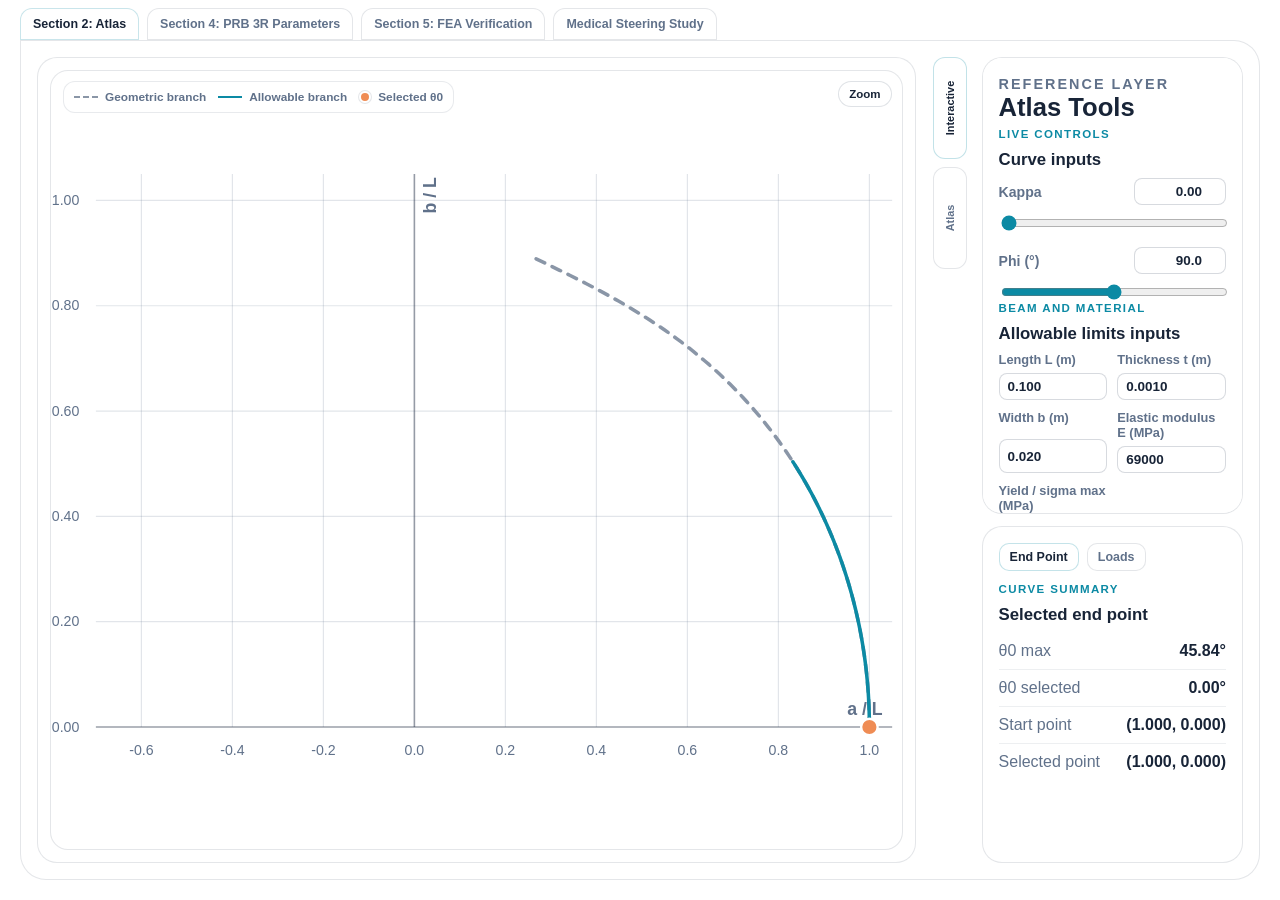
==== commit 96b0c9ed: "Polish PRB previews and medical overlays" ====
--- a/webapp/index.html
+++ b/webapp/index.html
@@ -4,14 +4,14 @@
   <meta charset="UTF-8" />
   <meta name="viewport" content="width=device-width, initial-scale=1.0" />
   <title>Compliant Design Workspace</title>
-  <link rel="stylesheet" href="./styles.css?v=20260501k" />
+  <link rel="stylesheet" href="./styles.css?v=20260501n" />
 </head>
 <body>
   <div class="app-shell">
     <header class="app-header">
       <div class="tab-bar" role="tablist" aria-label="Project screens">
         <button class="tab-button active" id="tab-atlas" type="button" role="tab" aria-selected="true" aria-controls="panel-atlas" data-tab-target="atlas">
-          Section 2 Atlas
+          Section 2: Atlas
         </button>
         <button class="tab-button" id="tab-prb" type="button" role="tab" aria-selected="false" aria-controls="panel-prb" data-tab-target="prb">
           Section 4: PRB 3R Parameters
@@ -464,6 +464,26 @@
                 <dd id="mechanismLoadValue">-</dd>
               </div>
             </dl>
+
+            <div class="card-kicker">Largest errors</div>
+            <div class="mechanism-comparison-wrap">
+              <table class="mechanism-comparison-table" aria-label="Computed vs report PRB overlay errors">
+                <thead>
+                  <tr>
+                    <th>kbar source</th>
+                    <th>max |ΔQx| [%L]</th>
+                    <th>max |ΔQy| [%L]</th>
+                    <th>max |ΔQ| [%L]</th>
+                    <th>max |Δθ0| [°]</th>
+                  </tr>
+                </thead>
+                <tbody id="mechanismComparisonBody">
+                  <tr>
+                    <td colspan="5">Loading</td>
+                  </tr>
+                </tbody>
+              </table>
+            </div>
           </article>
         </div>
       </section>
@@ -671,7 +691,7 @@
     </main>
   </div>
 
-  <script src="./py_backend.js?v=20260501k"></script>
-  <script src="./app.js?v=20260501k"></script>
+  <script src="./py_backend.js?v=20260501n"></script>
+  <script src="./app.js?v=20260501n"></script>
 </body>
 </html>
--- a/webapp/styles.css
+++ b/webapp/styles.css
@@ -1490,6 +1490,40 @@
   margin-top: 14px;
 }
 
+.mechanism-comparison-wrap {
+  margin-top: 12px;
+  overflow: auto;
+  border-radius: 14px;
+  border: 1px solid rgba(34, 52, 78, 0.1);
+  background: #ffffff;
+}
+
+.mechanism-comparison-table {
+  width: 100%;
+  border-collapse: collapse;
+  font-size: 0.74rem;
+}
+
+.mechanism-comparison-table th,
+.mechanism-comparison-table td {
+  padding: 8px 9px;
+  border-bottom: 1px solid rgba(34, 52, 78, 0.08);
+  text-align: right;
+}
+
+.mechanism-comparison-table th:first-child,
+.mechanism-comparison-table td:first-child {
+  text-align: left;
+}
+
+.mechanism-comparison-table thead th {
+  color: var(--muted);
+  font-size: 0.68rem;
+  letter-spacing: 0.04em;
+  text-transform: uppercase;
+  background: #ffffff;
+}
+
 body.plot-zoom-open::before {
   content: "";
   position: fixed;
@@ -1500,6 +1534,7 @@
 
 .plot-zoom-target {
   position: relative;
+  cursor: zoom-in;
 }
 
 .plot-zoom-button {
@@ -1539,6 +1574,7 @@
   flex-direction: column !important;
   gap: 10px;
   overflow: auto !important;
+  cursor: zoom-out;
 }
 
 .plot-zoomed > svg,
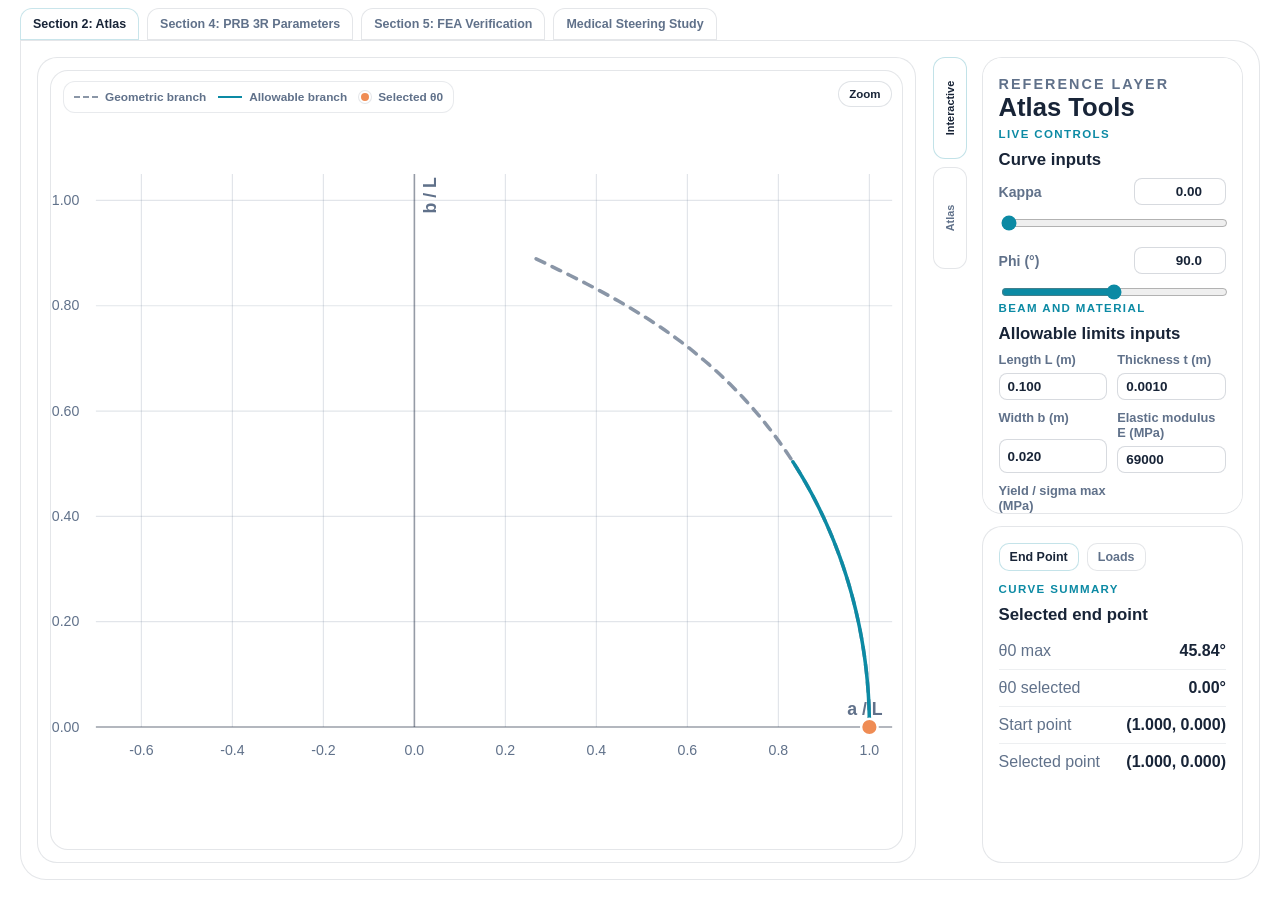
==== commit d5d5663e: "Clip Section 4 preview series to panel bounds" ====
--- a/webapp/index.html
+++ b/webapp/index.html
@@ -4,7 +4,7 @@
   <meta charset="UTF-8" />
   <meta name="viewport" content="width=device-width, initial-scale=1.0" />
   <title>Compliant Design Workspace</title>
-  <link rel="stylesheet" href="./styles.css?v=20260501n" />
+  <link rel="stylesheet" href="./styles.css?v=20260501o" />
 </head>
 <body>
   <div class="app-shell">
@@ -691,7 +691,7 @@
     </main>
   </div>
 
-  <script src="./py_backend.js?v=20260501n"></script>
-  <script src="./app.js?v=20260501n"></script>
+  <script src="./py_backend.js?v=20260501o"></script>
+  <script src="./app.js?v=20260501o"></script>
 </body>
 </html>
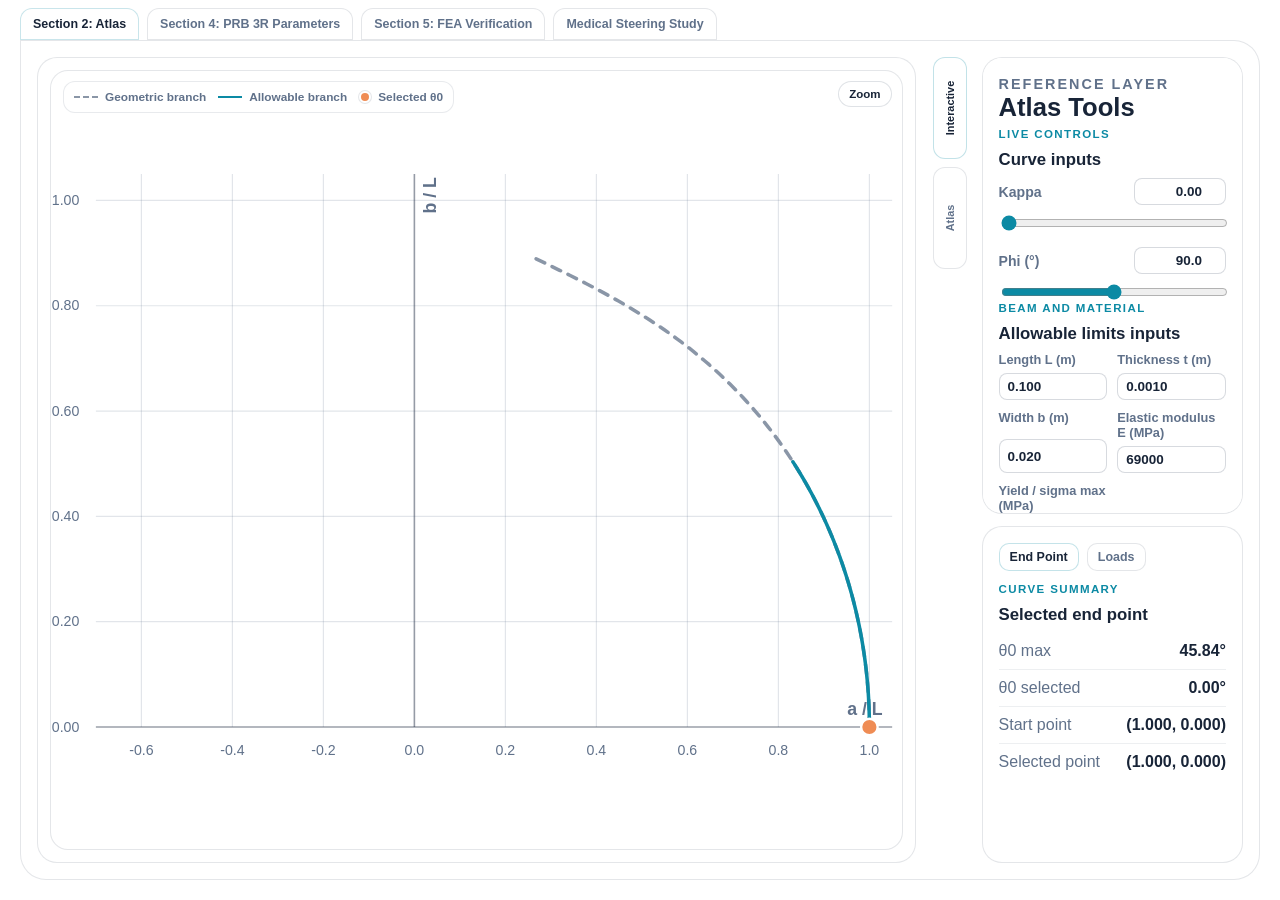
==== commit 1baf936b: "Restore Section 4 previews and filter out-of-bounds dots" ====
--- a/webapp/index.html
+++ b/webapp/index.html
@@ -4,7 +4,7 @@
   <meta charset="UTF-8" />
   <meta name="viewport" content="width=device-width, initial-scale=1.0" />
   <title>Compliant Design Workspace</title>
-  <link rel="stylesheet" href="./styles.css?v=20260501o" />
+  <link rel="stylesheet" href="./styles.css?v=20260501p" />
 </head>
 <body>
   <div class="app-shell">
@@ -691,7 +691,7 @@
     </main>
   </div>
 
-  <script src="./py_backend.js?v=20260501o"></script>
-  <script src="./app.js?v=20260501o"></script>
+  <script src="./py_backend.js?v=20260501p"></script>
+  <script src="./app.js?v=20260501p"></script>
 </body>
 </html>
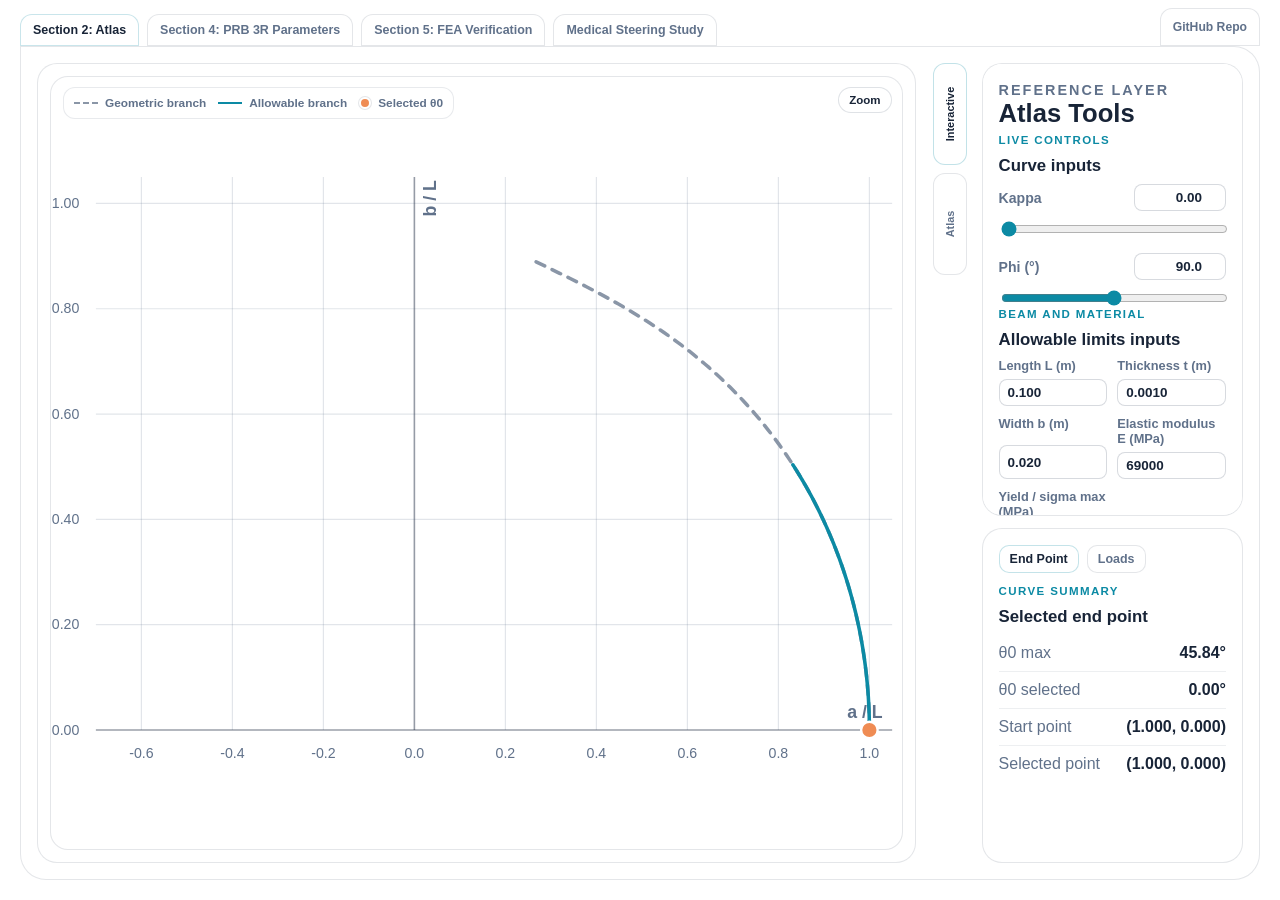
==== commit 4eea97c4: "Add GitHub repo button to app header" ====
--- a/webapp/index.html
+++ b/webapp/index.html
@@ -4,7 +4,7 @@
   <meta charset="UTF-8" />
   <meta name="viewport" content="width=device-width, initial-scale=1.0" />
   <title>Compliant Design Workspace</title>
-  <link rel="stylesheet" href="./styles.css?v=20260501p" />
+  <link rel="stylesheet" href="./styles.css?v=20260502a" />
 </head>
 <body>
   <div class="app-shell">
@@ -23,6 +23,15 @@
           Medical Steering Study
         </button>
       </div>
+      <a
+        class="header-link-button"
+        href="https://github.com/atinytophat/Project-2"
+        target="_blank"
+        rel="noreferrer"
+        aria-label="Open GitHub repository"
+      >
+        GitHub Repo
+      </a>
     </header>
 
     <main class="screen-stack">
@@ -691,7 +700,7 @@
     </main>
   </div>
 
-  <script src="./py_backend.js?v=20260501p"></script>
-  <script src="./app.js?v=20260501p"></script>
+  <script src="./py_backend.js?v=20260502a"></script>
+  <script src="./app.js?v=20260502a"></script>
 </body>
 </html>
--- a/webapp/styles.css
+++ b/webapp/styles.css
@@ -36,6 +36,10 @@
 
 .app-header {
   padding: 8px 20px 0;
+  display: flex;
+  align-items: flex-end;
+  justify-content: space-between;
+  gap: 12px;
 }
 
 .eyebrow {
@@ -52,6 +56,32 @@
   gap: 8px;
   overflow-x: auto;
   padding-bottom: 0;
+  flex: 1 1 auto;
+  min-width: 0;
+}
+
+.header-link-button {
+  flex: 0 0 auto;
+  display: inline-flex;
+  align-items: center;
+  justify-content: center;
+  min-height: 38px;
+  padding: 8px 12px;
+  border: 1px solid var(--line);
+  border-radius: 12px 12px 0 0;
+  background: #ffffff;
+  color: var(--muted);
+  font: inherit;
+  font-size: 0.76rem;
+  font-weight: 800;
+  text-decoration: none;
+  white-space: nowrap;
+  transition: color 140ms ease, border-color 140ms ease;
+}
+
+.header-link-button:hover {
+  color: var(--ink);
+  border-color: rgba(12, 138, 164, 0.22);
 }
 
 .tab-button {
@@ -1685,6 +1715,7 @@
 .atlas-legend,
 .materials-trend-readout,
 .tab-button,
+.header-link-button,
 .atlas-mode-tab,
 .atlas-detail-tab,
 .materials-mode-tab,
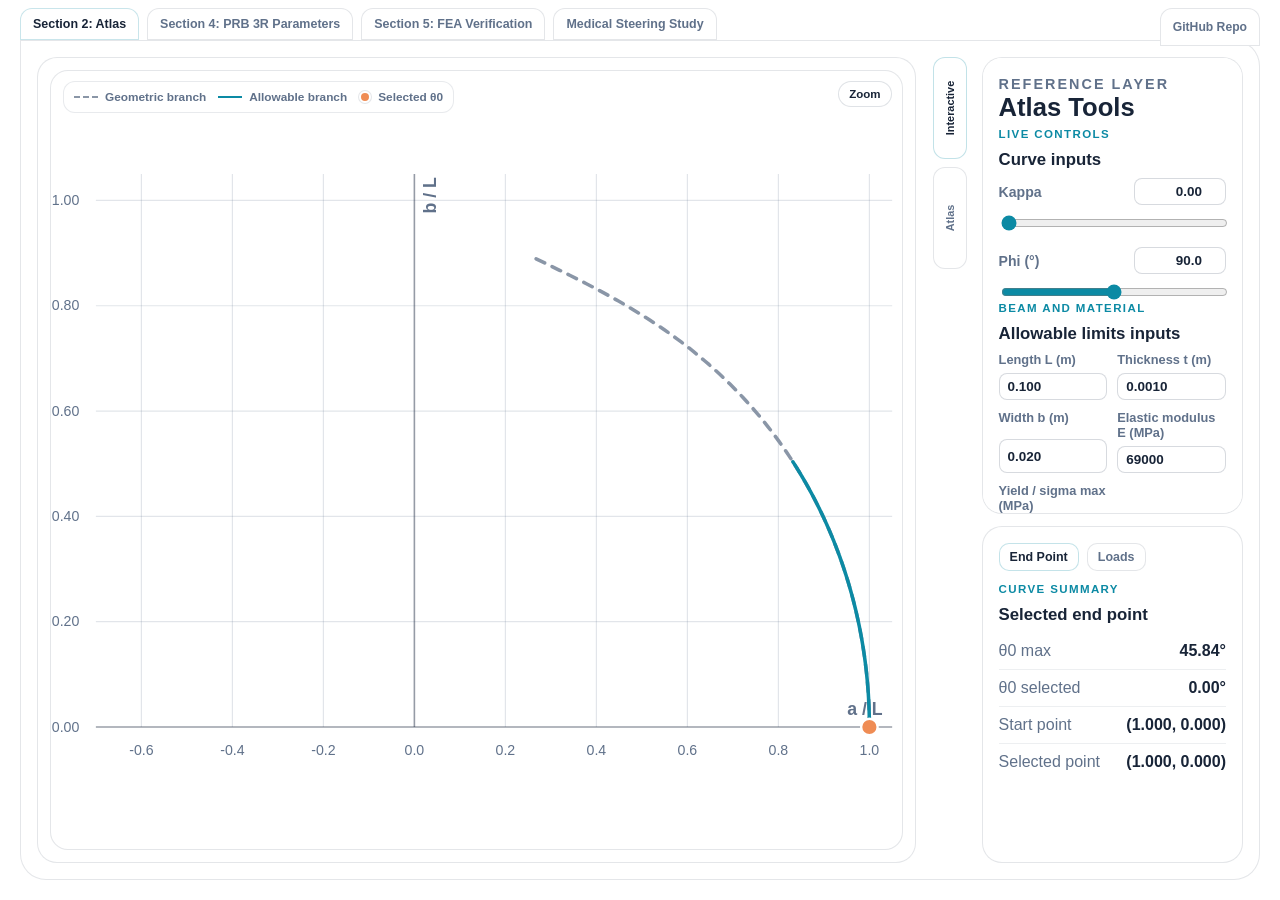
==== commit e9a7e892: "Anchor GitHub button in header" ====
--- a/webapp/index.html
+++ b/webapp/index.html
@@ -4,7 +4,7 @@
   <meta charset="UTF-8" />
   <meta name="viewport" content="width=device-width, initial-scale=1.0" />
   <title>Compliant Design Workspace</title>
-  <link rel="stylesheet" href="./styles.css?v=20260502a" />
+  <link rel="stylesheet" href="./styles.css?v=20260502b" />
 </head>
 <body>
   <div class="app-shell">
@@ -700,7 +700,7 @@
     </main>
   </div>
 
-  <script src="./py_backend.js?v=20260502a"></script>
-  <script src="./app.js?v=20260502a"></script>
+  <script src="./py_backend.js?v=20260502b"></script>
+  <script src="./app.js?v=20260502b"></script>
 </body>
 </html>
--- a/webapp/styles.css
+++ b/webapp/styles.css
@@ -36,10 +36,7 @@
 
 .app-header {
   padding: 8px 20px 0;
-  display: flex;
-  align-items: flex-end;
-  justify-content: space-between;
-  gap: 12px;
+  position: relative;
 }
 
 .eyebrow {
@@ -56,12 +53,14 @@
   gap: 8px;
   overflow-x: auto;
   padding-bottom: 0;
-  flex: 1 1 auto;
-  min-width: 0;
+  padding-right: 126px;
 }
 
 .header-link-button {
-  flex: 0 0 auto;
+  position: absolute;
+  right: 20px;
+  top: 8px;
+  z-index: 4;
   display: inline-flex;
   align-items: center;
   justify-content: center;
